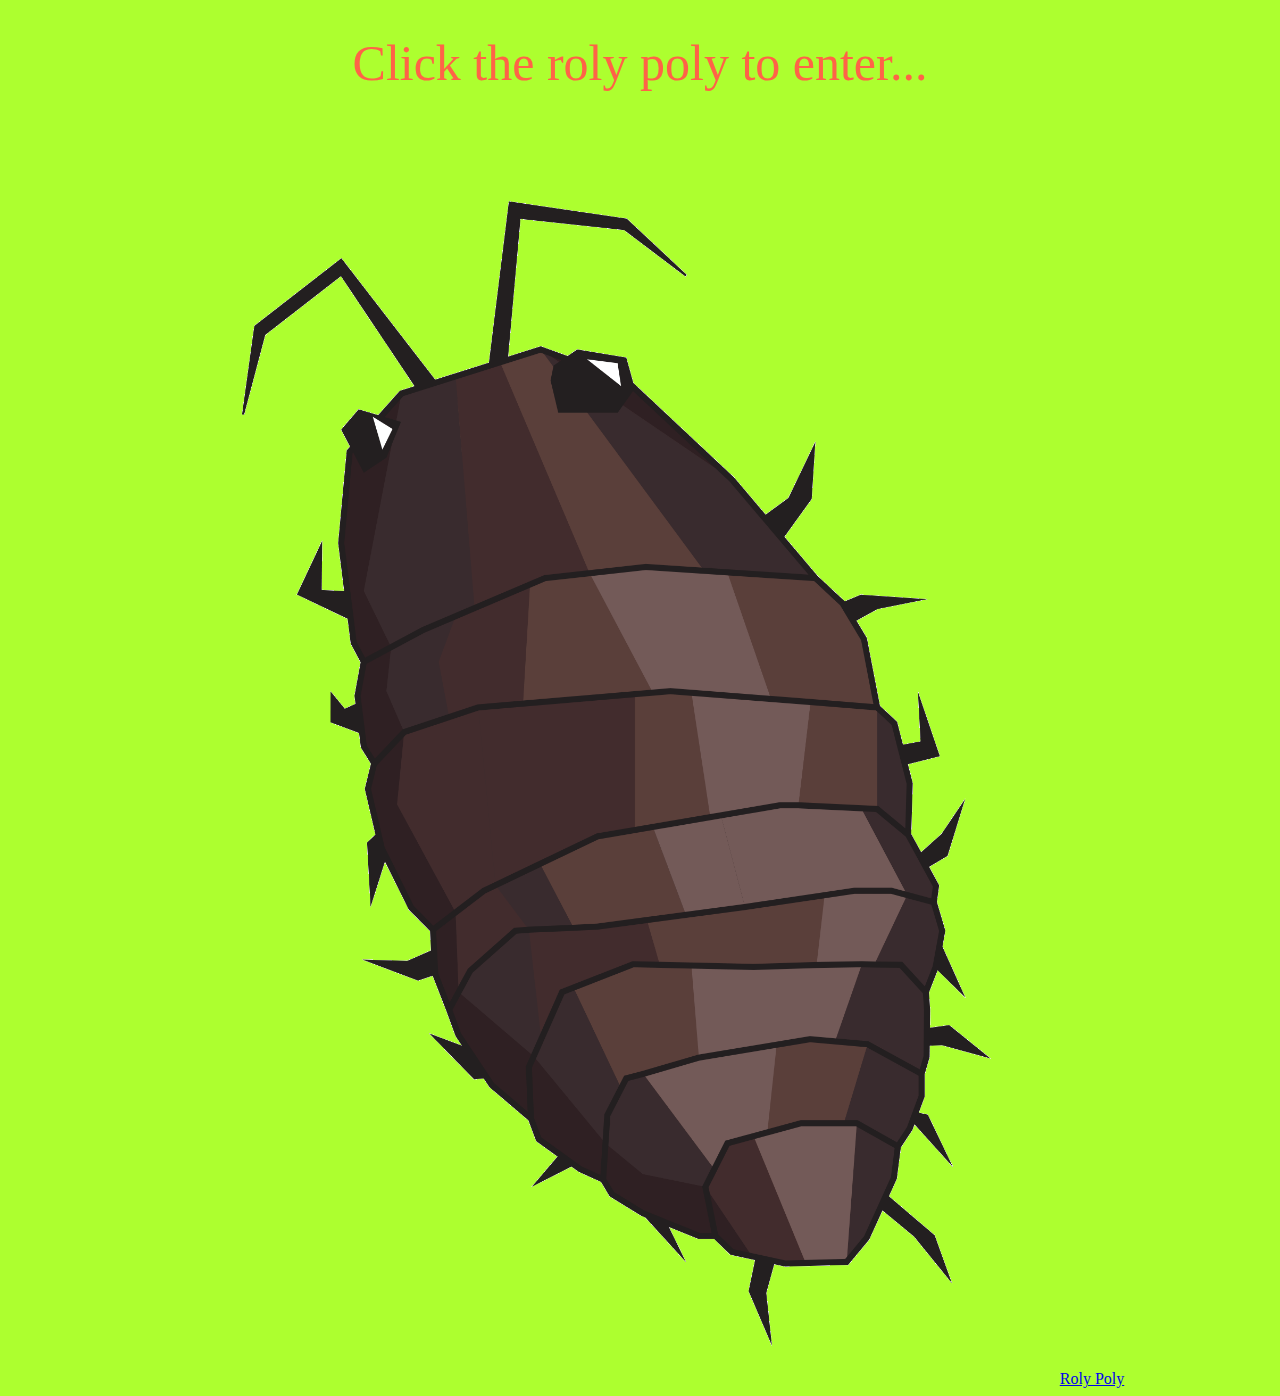
==== index.html @ c78d54b0 "initial push to server" ====
<!doctype html>

<html lang="en">

<head>
    <meta charset="UTF-8">
    <title>Home Page</title>

    <link rel="stylesheet" href="css/home.css">

    <link rel="preconnect" href="https://fonts.googleapis.com">
<link rel="preconnect" href="https://fonts.gstatic.com" crossorigin>
<link href="https://fonts.googleapis.com/css2?family=Indie+Flower&display=swap" rel="stylesheet">

</head>

<body>
<h1>Click the roly poly to enter...</h1>

<img src="img/pillbuggif.gif" alt="animated geometric Roly poly bug crawling gif"

<nav>
      <a href="feedpage/feedpage.html">Roly Poly</a>
</nav>
</body>
                   
</html>
---- css/home.css ----
body {
    background-color:greenyellow;
    text-align: center;
    font-family "Indie Flower", cursive;
    font-weight: 400;
    font-style: normal
}

h1{
    background-color:greenyellow;
    color:tomato;
    font-size: 50px;
    font-family "Indie Flower", cursive;
    font-weight: 400;
    font-style: normal
}

nav a {
    text-decoration: none;
    color:green;
    font-size: 30px
    font-family "Indie Flower", cursive;
    font-weight: 400;
    font-style: normal
}

img{
    width: 900px;
    height: 1259px;
}
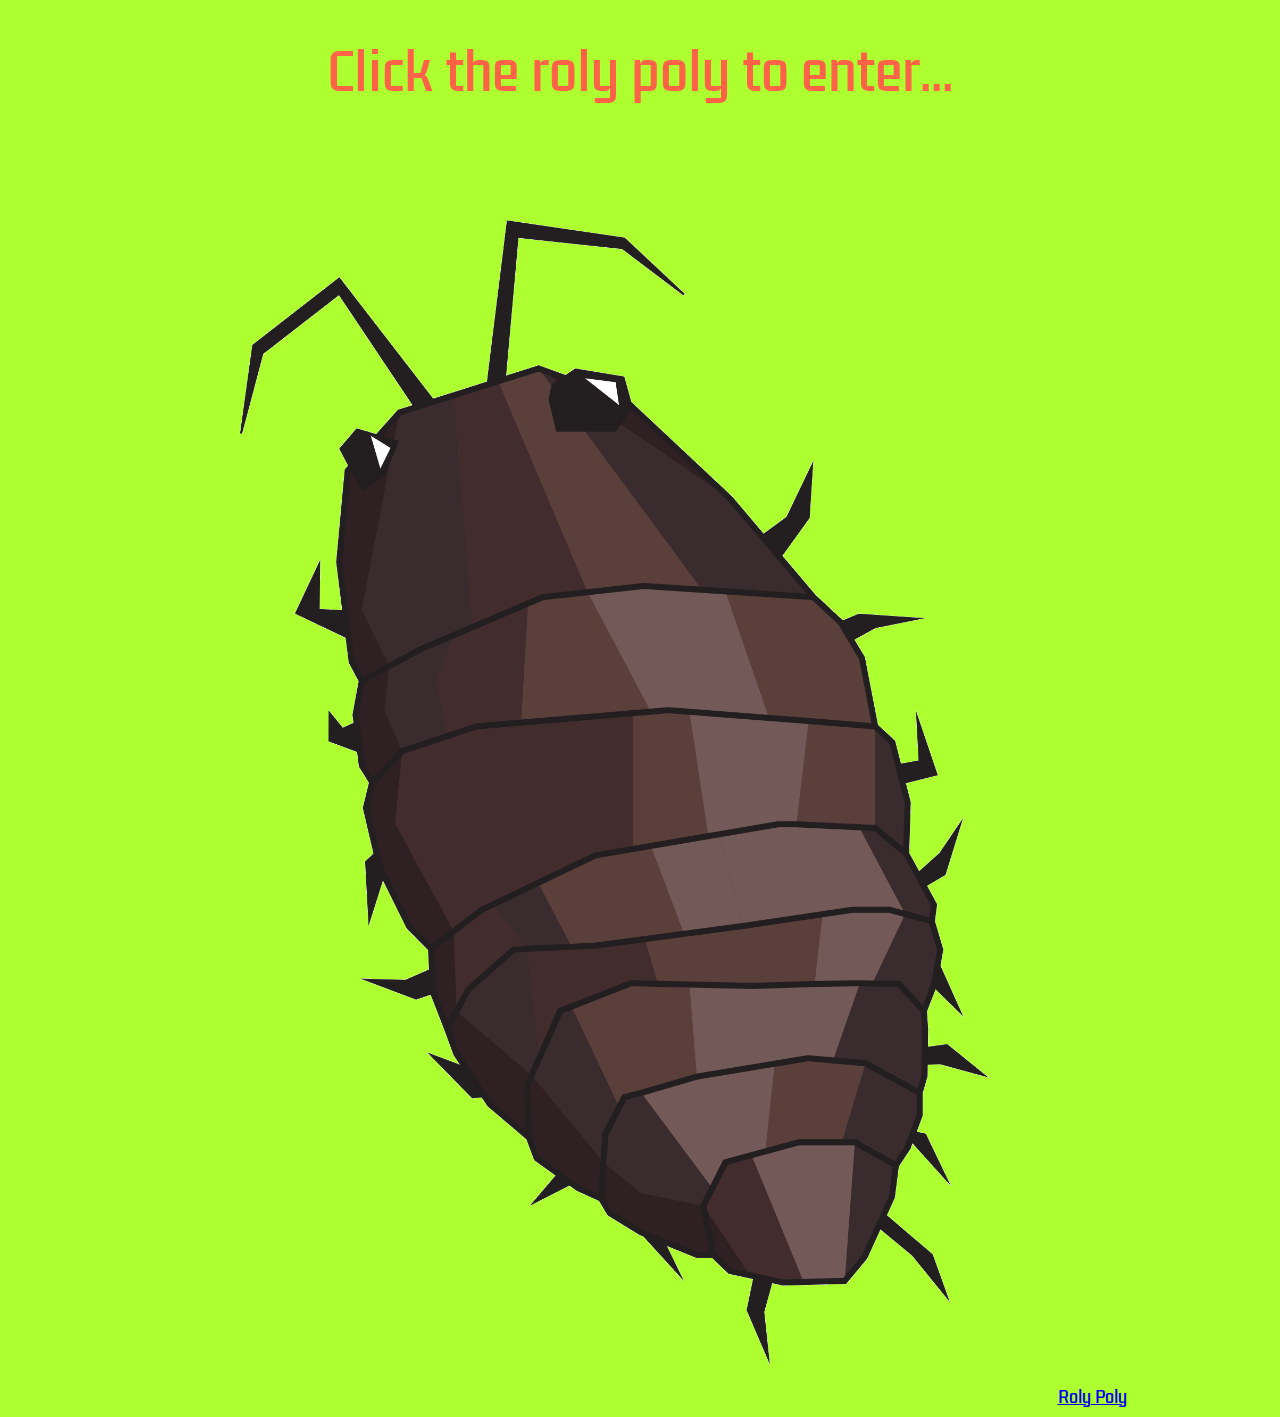
==== commit e3fa983b: "update font" ====
--- a/index.html
+++ b/index.html
@@ -10,7 +10,7 @@
 
     <link rel="preconnect" href="https://fonts.googleapis.com">
 <link rel="preconnect" href="https://fonts.gstatic.com" crossorigin>
-<link href="https://fonts.googleapis.com/css2?family=Indie+Flower&display=swap" rel="stylesheet">
+<link href="https://fonts.googleapis.com/css2?family=Kdam+Thmor+Pro&display=swap" rel="stylesheet">
 
 </head>
 
--- a/css/home.css
+++ b/css/home.css
@@ -1,7 +1,7 @@
 body {
     background-color:greenyellow;
     text-align: center;
-    font-family "Indie Flower", cursive;
+    font-family: "Kdam Thmor Pro", sans-serif;
     font-weight: 400;
     font-style: normal
 }
@@ -10,7 +10,7 @@
     background-color:greenyellow;
     color:tomato;
     font-size: 50px;
-    font-family "Indie Flower", cursive;
+    font-family: "Kdam Thmor Pro", sans-serif;
     font-weight: 400;
     font-style: normal
 }
@@ -19,7 +19,7 @@
     text-decoration: none;
     color:green;
     font-size: 30px
-    font-family "Indie Flower", cursive;
+    font-family: "Kdam Thmor Pro", sans-serif;
     font-weight: 400;
     font-style: normal
 }
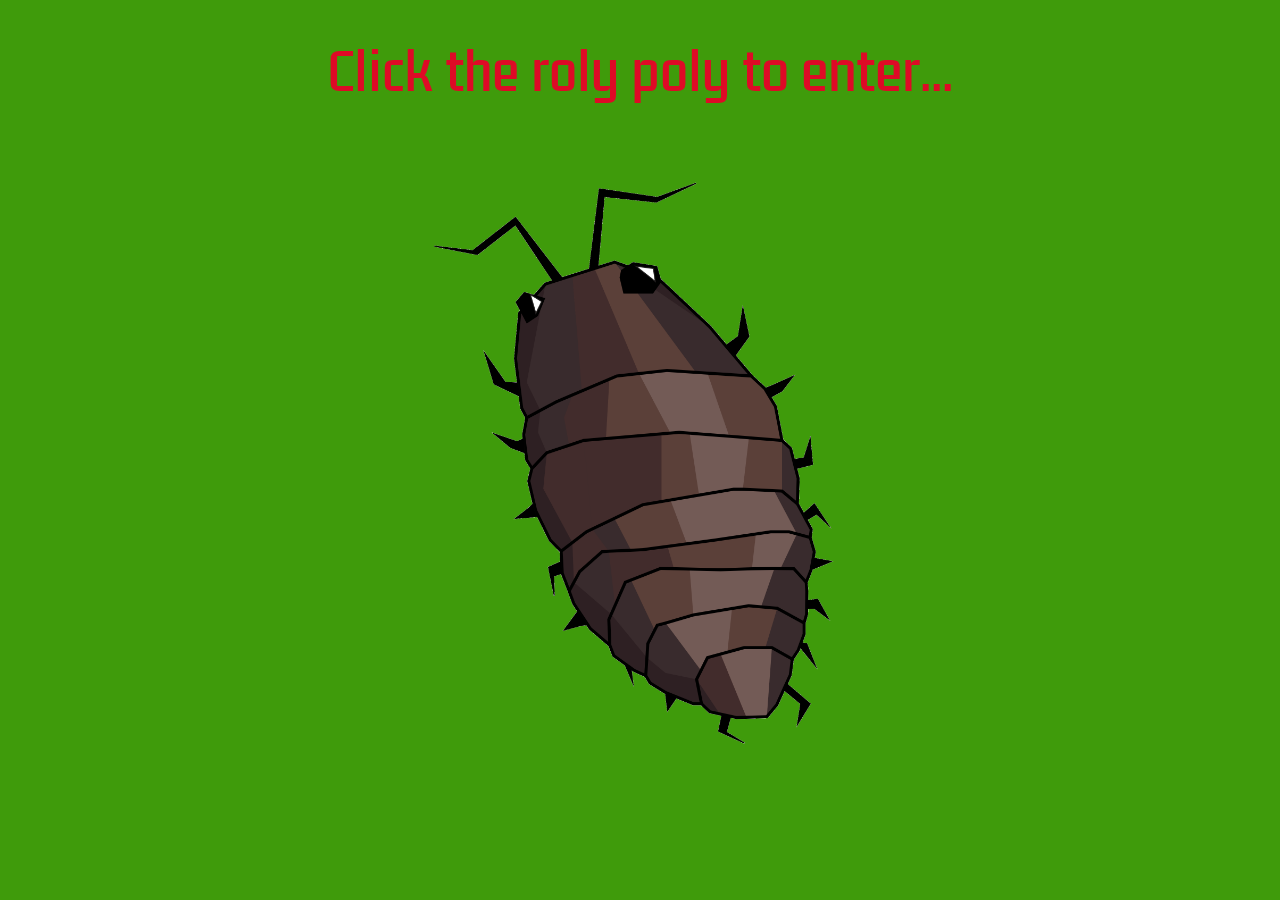
==== commit 5660b82f: "first finish night update" ====
--- a/index.html
+++ b/index.html
@@ -17,10 +17,9 @@
 <body>
 <h1>Click the roly poly to enter...</h1>
 
-<img src="img/pillbuggif.gif" alt="animated geometric Roly poly bug crawling gif"
-
 <nav>
-      <a href="feedpage/feedpage.html">Roly Poly</a>
+      <a href="feedpage/feedpage.html"><img src="img/pillbuggif.gif" alt="Roly Poly walking gif"></a>
+      
 </nav>
 </body>
                    
--- a/css/home.css
+++ b/css/home.css
@@ -1,5 +1,5 @@
 body {
-    background-color:greenyellow;
+    background-color: #3f9b0b;
     text-align: center;
     font-family: "Kdam Thmor Pro", sans-serif;
     font-weight: 400;
@@ -7,8 +7,8 @@
 }
 
 h1{
-    background-color:greenyellow;
-    color:tomato;
+    background-color:#3f9b0b;
+    color: #de0a26;
     font-size: 50px;
     font-family: "Kdam Thmor Pro", sans-serif;
     font-weight: 400;
@@ -25,6 +25,7 @@
 }
 
 img{
-    width: 900px;
-    height: 1259px;
-}+    width: 450px;
+    height: 629px;
+}
+
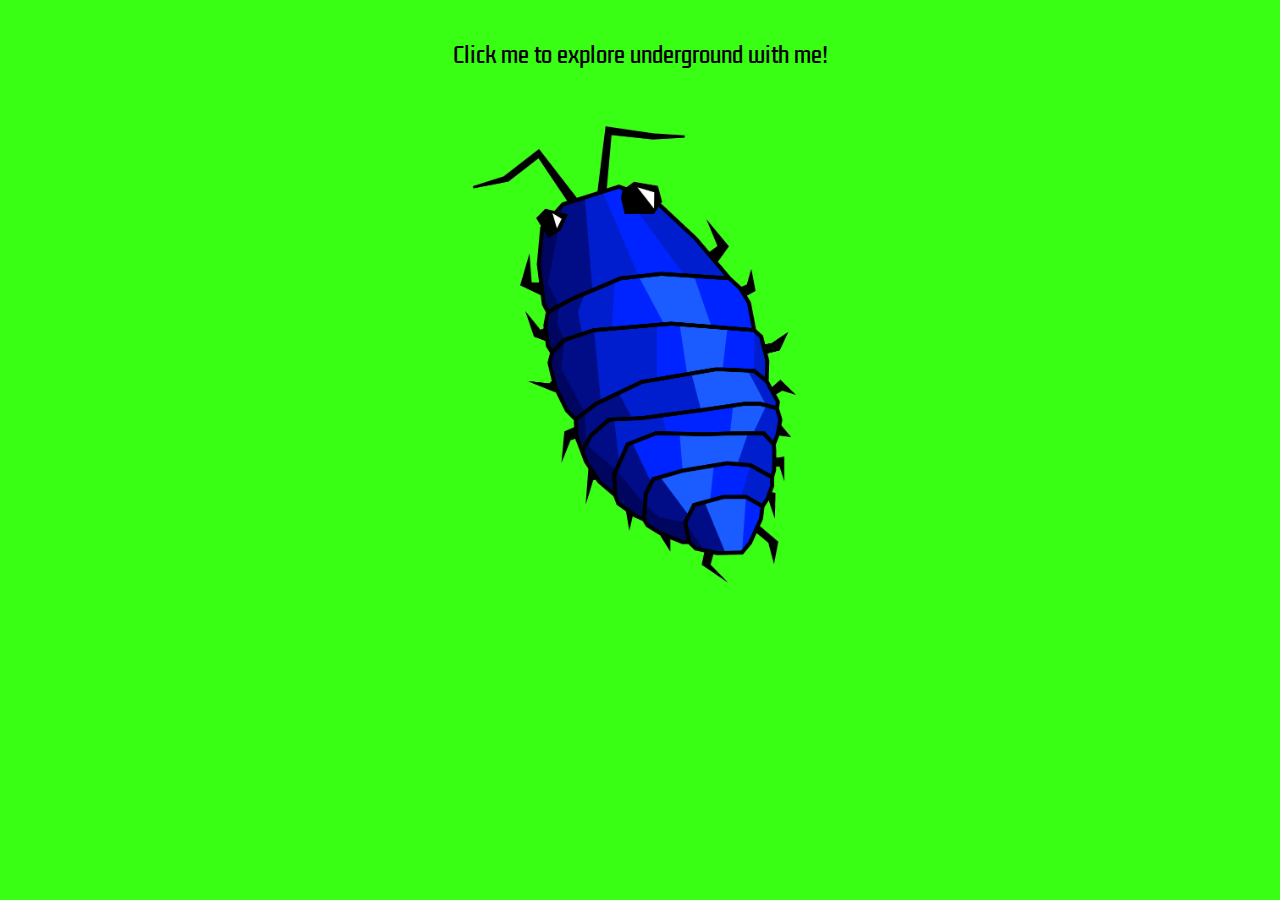
==== commit 2abf9a10: "final!!!" ====
--- a/index.html
+++ b/index.html
@@ -15,12 +15,15 @@
 </head>
 
 <body>
-<h1>Click the roly poly to enter...</h1>
+<h1>Click me to explore underground with me!</h1>
 
 <nav>
-      <a href="feedpage/feedpage.html"><img src="img/pillbuggif.gif" alt="Roly Poly walking gif"></a>
-      
+   <div class="bestgif">
+      <a href="feedpage/feedpage.html"><img src="img/rolypoly.gif" alt="Roly Poly walking and rolling up gif"></a>
+    </div> 
 </nav>
+
+
 </body>
                    
 </html>--- a/css/home.css
+++ b/css/home.css
@@ -1,5 +1,5 @@
 body {
-    background-color: #3f9b0b;
+    background-color: #38ff14;
     text-align: center;
     font-family: "Kdam Thmor Pro", sans-serif;
     font-weight: 400;
@@ -7,14 +7,17 @@
 }
 
 h1{
-    background-color:#3f9b0b;
-    color: #de0a26;
-    font-size: 50px;
+    background-color:#38ff14;
+    color: black;
+    font-size: 20px;
     font-family: "Kdam Thmor Pro", sans-serif;
     font-weight: 400;
-    font-style: normal
+    font-style: normal;
+    margin-top: 40px;
 }
-
+p{
+    color: black;
+}
 nav a {
     text-decoration: none;
     color:green;
@@ -27,5 +30,16 @@
 img{
     width: 450px;
     height: 629px;
+
 }
 
+.tc-container{
+    height: 629;
+    width: 450;
+    position: relative;
+    }
+
+img{
+    height: 500px;
+    width: 358px;
+}
